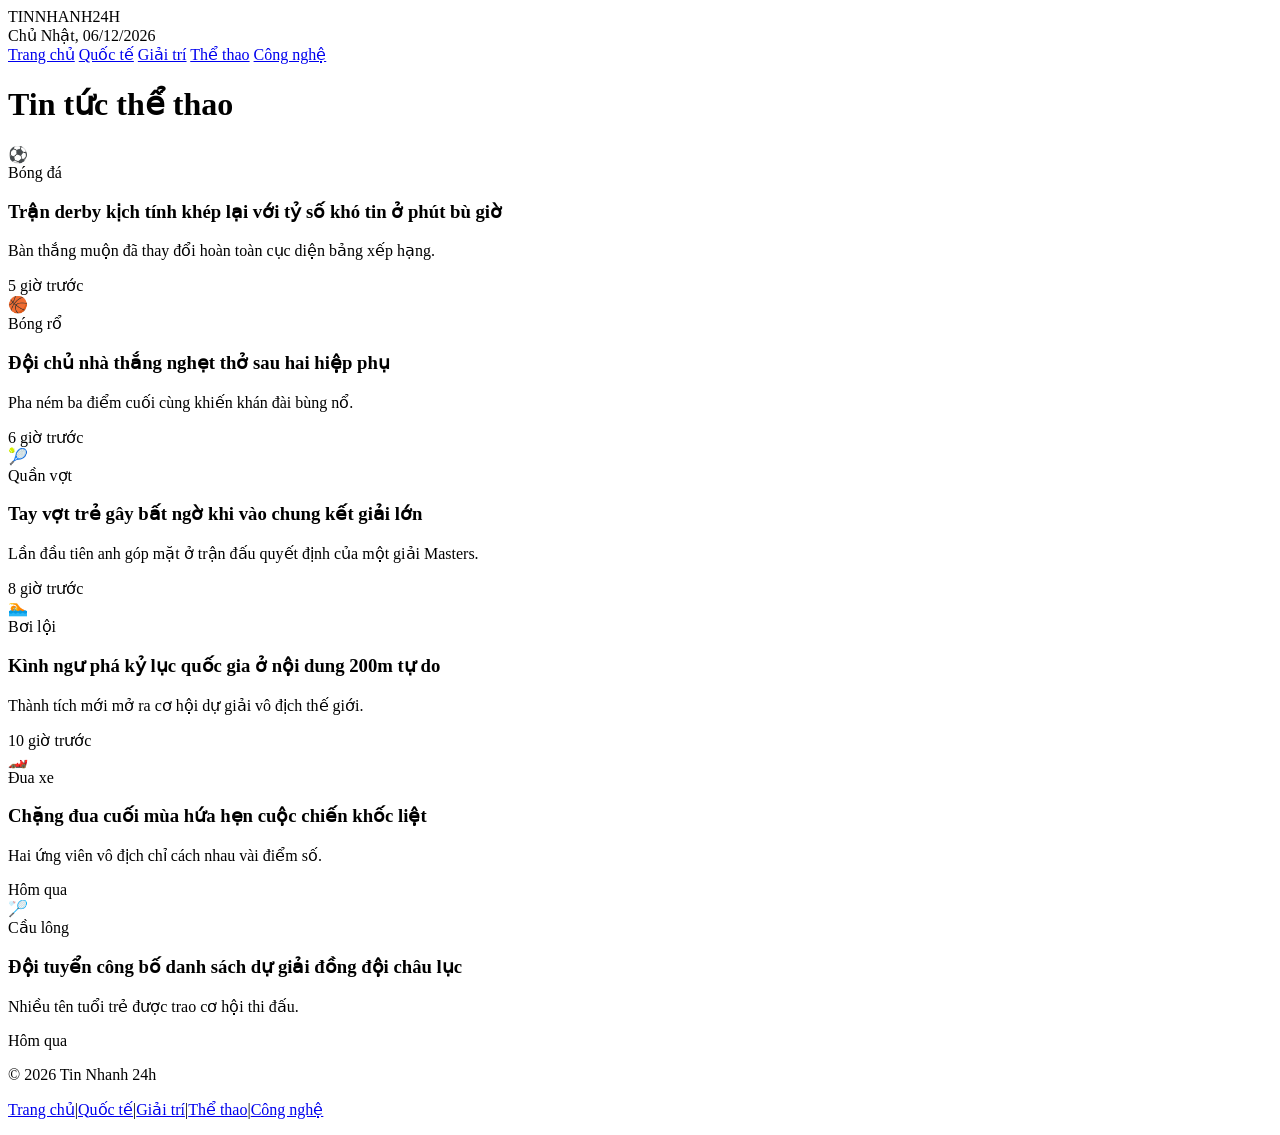
==== src/thethao.html @ beb8ad90 "Organize project files" ====
<!DOCTYPE html>
<html lang="vi">
<head>
  <meta charset="UTF-8">
  <meta name="viewport" content="width=device-width, initial-scale=1">
  <title>Tin Nhanh 24h - Thể thao</title>
  <link rel="stylesheet" href="style.css">
</head>
<body>
  <header>
    <div class="header-inner">
      <div class="logo">TIN<span>NHANH</span>24H</div>
      <div class="date" id="today"></div>
      <nav>
        <a href="index.html">Trang chủ</a>
        <a href="quocte.html">Quốc tế</a>
        <a href="giaitri.html">Giải trí</a>
        <a href="thethao.html" class="active">Thể thao</a>
        <a href="congnghe.html">Công nghệ</a>
      </nav>
    </div>
  </header>

  <main>
    <h1 class="page-title">Tin tức thể thao</h1>
    <div class="grid">
      <article class="card"><div class="thumb c-sport">⚽</div><div class="body"><span class="tag">Bóng đá</span><h3>Trận derby kịch tính khép lại với tỷ số khó tin ở phút bù giờ</h3><p>Bàn thắng muộn đã thay đổi hoàn toàn cục diện bảng xếp hạng.</p><div class="meta">5 giờ trước</div></div></article>
      <article class="card"><div class="thumb c-sport">🏀</div><div class="body"><span class="tag">Bóng rổ</span><h3>Đội chủ nhà thắng nghẹt thở sau hai hiệp phụ</h3><p>Pha ném ba điểm cuối cùng khiến khán đài bùng nổ.</p><div class="meta">6 giờ trước</div></div></article>
      <article class="card"><div class="thumb c-sport">🎾</div><div class="body"><span class="tag">Quần vợt</span><h3>Tay vợt trẻ gây bất ngờ khi vào chung kết giải lớn</h3><p>Lần đầu tiên anh góp mặt ở trận đấu quyết định của một giải Masters.</p><div class="meta">8 giờ trước</div></div></article>
      <article class="card"><div class="thumb c-sport">🏊</div><div class="body"><span class="tag">Bơi lội</span><h3>Kình ngư phá kỷ lục quốc gia ở nội dung 200m tự do</h3><p>Thành tích mới mở ra cơ hội dự giải vô địch thế giới.</p><div class="meta">10 giờ trước</div></div></article>
      <article class="card"><div class="thumb c-sport">🏎️</div><div class="body"><span class="tag">Đua xe</span><h3>Chặng đua cuối mùa hứa hẹn cuộc chiến khốc liệt</h3><p>Hai ứng viên vô địch chỉ cách nhau vài điểm số.</p><div class="meta">Hôm qua</div></div></article>
      <article class="card"><div class="thumb c-sport">🏸</div><div class="body"><span class="tag">Cầu lông</span><h3>Đội tuyển công bố danh sách dự giải đồng đội châu lục</h3><p>Nhiều tên tuổi trẻ được trao cơ hội thi đấu.</p><div class="meta">Hôm qua</div></div></article>
    </div>
  </main>

  <footer>
    <p>© 2026 Tin Nhanh 24h</p>
    <p style="margin-top:8px">
      <a href="index.html">Trang chủ</a>|<a href="quocte.html">Quốc tế</a>|<a href="giaitri.html">Giải trí</a>|<a href="thethao.html">Thể thao</a>|<a href="congnghe.html">Công nghệ</a>
    </p>
  </footer>

  <script>
    const d = new Date();
    document.getElementById("today").textContent =
      d.toLocaleDateString("vi-VN", { weekday: "long", day: "2-digit", month: "2-digit", year: "numeric" });
  </script>
</body>
</html>
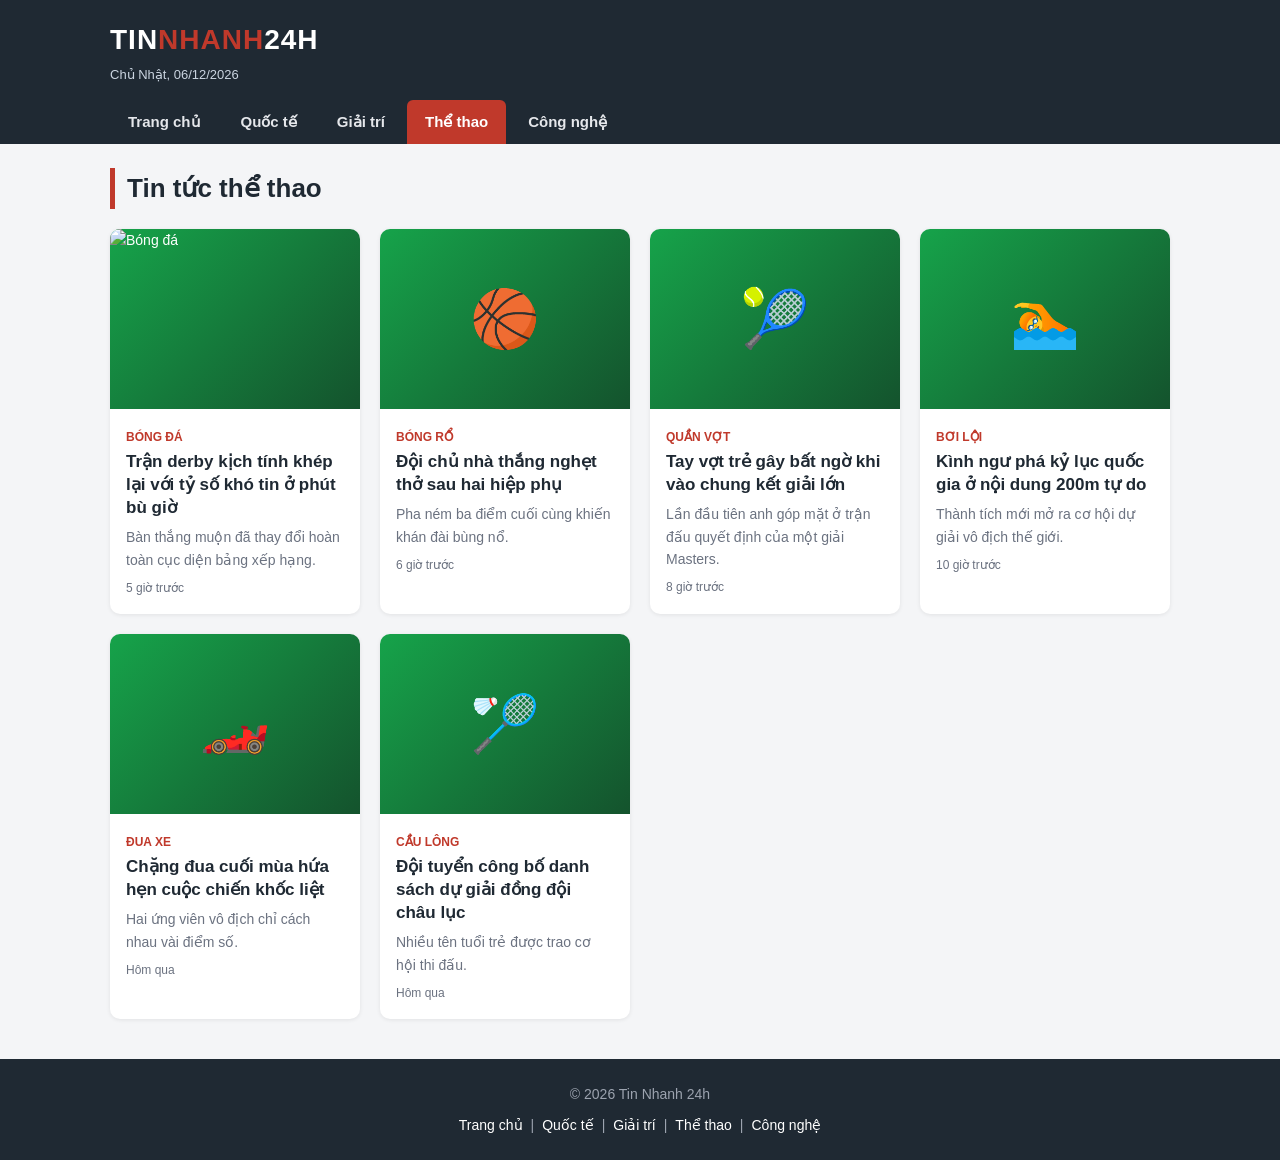
==== commit f59a3241: "Thêm file images" ====
--- a/src/thethao.html
+++ b/src/thethao.html
@@ -1,11 +1,13 @@
 <!DOCTYPE html>
 <html lang="vi">
+
 <head>
   <meta charset="UTF-8">
   <meta name="viewport" content="width=device-width, initial-scale=1">
   <title>Tin Nhanh 24h - Thể thao</title>
   <link rel="stylesheet" href="style.css">
 </head>
+
 <body>
   <header>
     <div class="header-inner">
@@ -24,19 +26,62 @@
   <main>
     <h1 class="page-title">Tin tức thể thao</h1>
     <div class="grid">
-      <article class="card"><div class="thumb c-sport">⚽</div><div class="body"><span class="tag">Bóng đá</span><h3>Trận derby kịch tính khép lại với tỷ số khó tin ở phút bù giờ</h3><p>Bàn thắng muộn đã thay đổi hoàn toàn cục diện bảng xếp hạng.</p><div class="meta">5 giờ trước</div></div></article>
-      <article class="card"><div class="thumb c-sport">🏀</div><div class="body"><span class="tag">Bóng rổ</span><h3>Đội chủ nhà thắng nghẹt thở sau hai hiệp phụ</h3><p>Pha ném ba điểm cuối cùng khiến khán đài bùng nổ.</p><div class="meta">6 giờ trước</div></div></article>
-      <article class="card"><div class="thumb c-sport">🎾</div><div class="body"><span class="tag">Quần vợt</span><h3>Tay vợt trẻ gây bất ngờ khi vào chung kết giải lớn</h3><p>Lần đầu tiên anh góp mặt ở trận đấu quyết định của một giải Masters.</p><div class="meta">8 giờ trước</div></div></article>
-      <article class="card"><div class="thumb c-sport">🏊</div><div class="body"><span class="tag">Bơi lội</span><h3>Kình ngư phá kỷ lục quốc gia ở nội dung 200m tự do</h3><p>Thành tích mới mở ra cơ hội dự giải vô địch thế giới.</p><div class="meta">10 giờ trước</div></div></article>
-      <article class="card"><div class="thumb c-sport">🏎️</div><div class="body"><span class="tag">Đua xe</span><h3>Chặng đua cuối mùa hứa hẹn cuộc chiến khốc liệt</h3><p>Hai ứng viên vô địch chỉ cách nhau vài điểm số.</p><div class="meta">Hôm qua</div></div></article>
-      <article class="card"><div class="thumb c-sport">🏸</div><div class="body"><span class="tag">Cầu lông</span><h3>Đội tuyển công bố danh sách dự giải đồng đội châu lục</h3><p>Nhiều tên tuổi trẻ được trao cơ hội thi đấu.</p><div class="meta">Hôm qua</div></div></article>
+      <article class="card">
+        <div class="thumb c-sport"><img src="../images/football.jpg" alt="Bóng đá"></div>
+        <div class="body"><span class="tag">Bóng đá</span>
+          <h3>Trận derby kịch tính khép lại với tỷ số khó tin ở phút bù giờ</h3>
+          <p>Bàn thắng muộn đã thay đổi hoàn toàn cục diện bảng xếp hạng.</p>
+          <div class="meta">5 giờ trước</div>
+        </div>
+      </article>
+      <article class="card">
+        <div class="thumb c-sport">🏀</div>
+        <div class="body"><span class="tag">Bóng rổ</span>
+          <h3>Đội chủ nhà thắng nghẹt thở sau hai hiệp phụ</h3>
+          <p>Pha ném ba điểm cuối cùng khiến khán đài bùng nổ.</p>
+          <div class="meta">6 giờ trước</div>
+        </div>
+      </article>
+      <article class="card">
+        <div class="thumb c-sport">🎾</div>
+        <div class="body"><span class="tag">Quần vợt</span>
+          <h3>Tay vợt trẻ gây bất ngờ khi vào chung kết giải lớn</h3>
+          <p>Lần đầu tiên anh góp mặt ở trận đấu quyết định của một giải Masters.</p>
+          <div class="meta">8 giờ trước</div>
+        </div>
+      </article>
+      <article class="card">
+        <div class="thumb c-sport">🏊</div>
+        <div class="body"><span class="tag">Bơi lội</span>
+          <h3>Kình ngư phá kỷ lục quốc gia ở nội dung 200m tự do</h3>
+          <p>Thành tích mới mở ra cơ hội dự giải vô địch thế giới.</p>
+          <div class="meta">10 giờ trước</div>
+        </div>
+      </article>
+      <article class="card">
+        <div class="thumb c-sport">🏎️</div>
+        <div class="body"><span class="tag">Đua xe</span>
+          <h3>Chặng đua cuối mùa hứa hẹn cuộc chiến khốc liệt</h3>
+          <p>Hai ứng viên vô địch chỉ cách nhau vài điểm số.</p>
+          <div class="meta">Hôm qua</div>
+        </div>
+      </article>
+      <article class="card">
+        <div class="thumb c-sport">🏸</div>
+        <div class="body"><span class="tag">Cầu lông</span>
+          <h3>Đội tuyển công bố danh sách dự giải đồng đội châu lục</h3>
+          <p>Nhiều tên tuổi trẻ được trao cơ hội thi đấu.</p>
+          <div class="meta">Hôm qua</div>
+        </div>
+      </article>
     </div>
   </main>
 
   <footer>
     <p>© 2026 Tin Nhanh 24h</p>
     <p style="margin-top:8px">
-      <a href="index.html">Trang chủ</a>|<a href="quocte.html">Quốc tế</a>|<a href="giaitri.html">Giải trí</a>|<a href="thethao.html">Thể thao</a>|<a href="congnghe.html">Công nghệ</a>
+      <a href="index.html">Trang chủ</a>|<a href="quocte.html">Quốc tế</a>|<a href="giaitri.html">Giải trí</a>|<a
+        href="thethao.html">Thể thao</a>|<a href="congnghe.html">Công nghệ</a>
     </p>
   </footer>
 
@@ -46,4 +91,5 @@
       d.toLocaleDateString("vi-VN", { weekday: "long", day: "2-digit", month: "2-digit", year: "numeric" });
   </script>
 </body>
-</html>
+
+</html>
--- a/src/style.css
+++ b/src/style.css
@@ -0,0 +1,250 @@
+* {
+    box-sizing: border-box;
+    margin: 0;
+    padding: 0;
+}
+
+:root {
+    --primary: #c0392b;
+    --dark: #1f2933;
+    --muted: #6b7280;
+    --bg: #f4f5f7;
+    --card: #ffffff;
+}
+
+body {
+    font-family: "Segoe UI", Roboto, Arial, sans-serif;
+    background: var(--bg);
+    color: var(--dark);
+    line-height: 1.6;
+}
+
+a {
+    color: inherit;
+    text-decoration: none;
+}
+
+header {
+    background: var(--dark);
+    color: #fff;
+}
+
+.header-inner {
+    max-width: 1100px;
+    margin: 0 auto;
+    padding: 18px 20px 0;
+}
+
+.logo {
+    font-size: 28px;
+    font-weight: 800;
+    letter-spacing: 1px;
+}
+
+.logo span {
+    color: var(--primary);
+}
+
+.date {
+    font-size: 13px;
+    color: #cbd5e1;
+    margin-top: 2px;
+}
+
+nav {
+    margin-top: 14px;
+    display: flex;
+    flex-wrap: wrap;
+    gap: 4px;
+}
+
+nav a {
+    padding: 10px 18px;
+    font-weight: 600;
+    font-size: 15px;
+    border-radius: 6px 6px 0 0;
+    color: #e5e7eb;
+}
+
+nav a:hover {
+    background: #374151;
+}
+
+nav a.active {
+    background: var(--primary);
+    color: #fff;
+}
+
+main {
+    max-width: 1100px;
+    margin: 24px auto;
+    padding: 0 20px;
+}
+
+h1.page-title {
+    font-size: 26px;
+    border-left: 5px solid var(--primary);
+    padding-left: 12px;
+    margin-bottom: 20px;
+}
+
+h2.section-title {
+    font-size: 20px;
+    margin: 30px 0 14px;
+    padding-bottom: 6px;
+    border-bottom: 2px solid var(--primary);
+    display: flex;
+    justify-content: space-between;
+    align-items: baseline;
+}
+
+h2.section-title a {
+    font-size: 14px;
+    color: var(--primary);
+    font-weight: 500;
+}
+
+.hero {
+    display: grid;
+    grid-template-columns: 2fr 1fr;
+    gap: 20px;
+}
+
+.card {
+    background: var(--card);
+    border-radius: 10px;
+    overflow: hidden;
+    box-shadow: 0 1px 4px rgba(0, 0, 0, .08);
+    transition: transform .15s, box-shadow .15s;
+}
+
+.card:hover {
+    transform: translateY(-3px);
+    box-shadow: 0 6px 14px rgba(0, 0, 0, .12);
+}
+
+.thumb {
+    height: 180px;
+    display: flex;
+    align-items: center;
+    justify-content: center;
+    font-size: 56px;
+    color: #fff;
+}
+
+.hero .big .thumb {
+    height: 300px;
+    font-size: 90px;
+}
+
+.card .body {
+    padding: 14px 16px 16px;
+}
+
+.tag {
+    display: inline-block;
+    font-size: 12px;
+    font-weight: 700;
+    text-transform: uppercase;
+    color: var(--primary);
+    margin-bottom: 4px;
+}
+
+.card h3 {
+    font-size: 17px;
+    line-height: 1.35;
+    margin-bottom: 6px;
+}
+
+.hero .big h3 {
+    font-size: 24px;
+}
+
+.card p {
+    font-size: 14px;
+    color: var(--muted);
+}
+
+.meta {
+    font-size: 12px;
+    color: var(--muted);
+    margin-top: 8px;
+}
+
+.side {
+    display: flex;
+    flex-direction: column;
+    gap: 20px;
+}
+
+.grid {
+    display: grid;
+    grid-template-columns: repeat(auto-fill, minmax(250px, 1fr));
+    gap: 20px;
+}
+
+.c-world {
+    background: linear-gradient(135deg, #2563eb, #1e3a8a);
+}
+
+.c-ent {
+    background: linear-gradient(135deg, #ec4899, #9d174d);
+}
+
+.c-sport {
+    background: linear-gradient(135deg, #16a34a, #14532d);
+}
+
+.c-tech {
+    background: linear-gradient(135deg, #8b5cf6, #4c1d95);
+}
+
+.notice {
+    background: #fff7ed;
+    border: 1px solid #fed7aa;
+    color: #9a3412;
+    padding: 10px 14px;
+    border-radius: 8px;
+    font-size: 13px;
+    margin-bottom: 20px;
+}
+
+footer {
+    background: var(--dark);
+    color: #9ca3af;
+    text-align: center;
+    padding: 24px 20px;
+    margin-top: 40px;
+    font-size: 14px;
+}
+
+footer a {
+    color: #fff;
+    margin: 0 8px;
+}
+
+@media (max-width: 760px) {
+    .hero {
+        grid-template-columns: 1fr;
+    }
+    .hero .big .thumb {
+        height: 200px;
+    }
+    nav a {
+        padding: 8px 12px;
+        font-size: 14px;
+    }
+}
+
+.thumb {
+    padding: 0;
+    overflow: hidden;
+}
+
+.thumb img {
+    width: 100%;
+    height: 100%;
+    object-fit: cover;
+    display: block;
+    font-size: 14px;
+}
